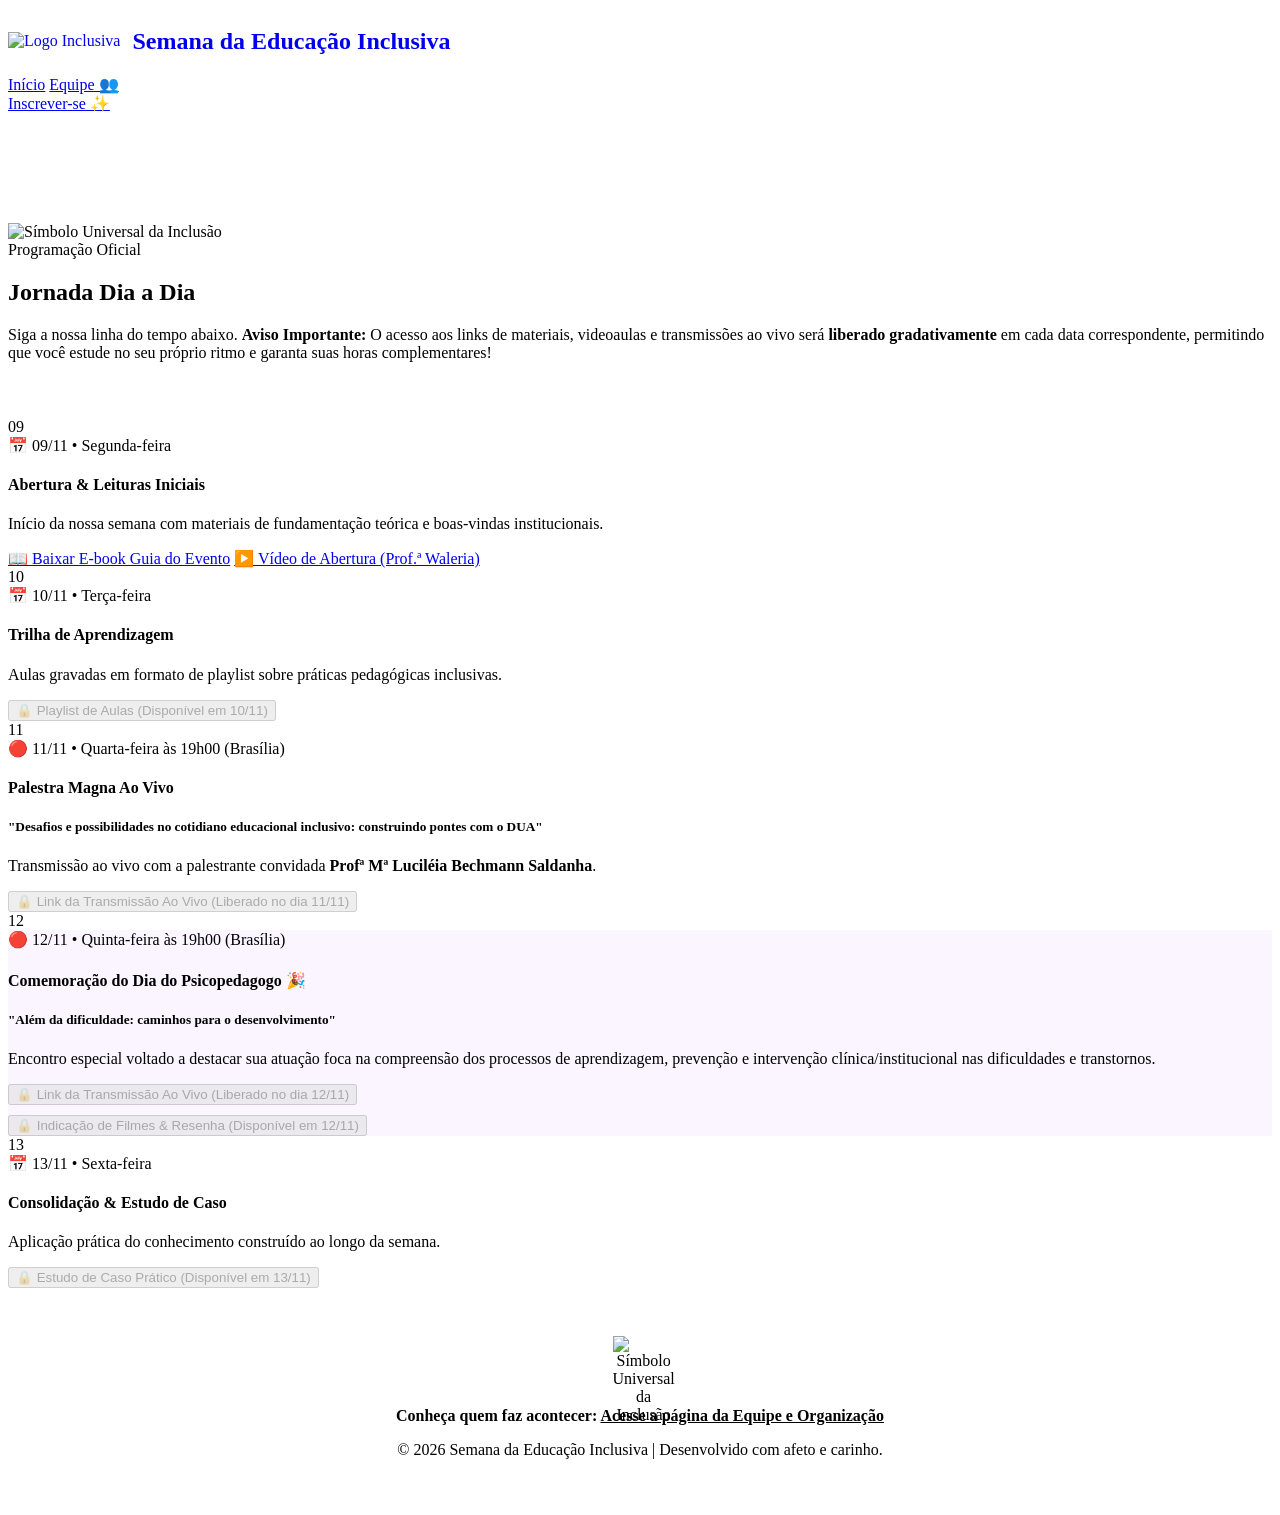
==== cronograma.html @ 38c5fa8d "Add files via upload" ====
<!DOCTYPE html>
<html lang="pt-BR">
<head>
    <meta charset="UTF-8">
    <meta name="viewport" content="width=device-width, initial-scale=1.0">
    <title>Cronograma | Semana da Educação Inclusiva</title>
    
    <!-- Tipografia Divertida e Arredondada -->
    <link rel="preconnect" href="https://fonts.googleapis.com">
    <link rel="preconnect" href="https://fonts.gstatic.com" crossorigin>
    <link href="https://fonts.googleapis.com/css2?family=Fredoka:wght@400;500;600;700&family=Outfit:wght@400;600;800&display=swap" rel="stylesheet">
    <link rel="stylesheet" href="css/style.css">
    <link rel="icon" type="image/png" href="assets/img/logo.png">
</head>
<body>

    <!-- BARRA SUPERIOR FIXA ALEGRE -->
    <!-- BARRA SUPERIOR FIXA ALEGRE -->
<header class="sticky-header visible" id="sticky-header">
    <!-- LADO ESQUERDO: LOGO E TÍTULO DO EVENTO -->
    <div class="sticky-left">
        <a href="home.html" style="display: flex; align-items: center; gap: 12px; text-decoration: none;">
            <img src="assets/img/logo.png" alt="Logo Inclusiva" class="mini-logo">
            <h2 class="sticky-title">Semana da Educação Inclusiva</h2>
        </a>
    </div>

    <!-- LADO DIREITO: MENU DE NAVEGAÇÃO + BOTÃO DE INSCRIÇÃO -->
    <div class="sticky-right">
        <nav class="nav-menu">
            <a href="home.html" class="nav-link">Início</a>
            <a href="equipe.html" class="nav-link">Equipe 👥</a>
        </nav>
        <a href="https://forms.gle/ssXJnnqqHM6rTKiy5" target="_blank" class="btn-pop btn-pop-yellow btn-pop-sm">Inscrever-se ✨</a>
    </div>
</header>

    <main class="main-content" style="padding-top: 110px;">
        
        <!-- Partículas Coloridas Flutuantes (JS) -->
        <div id="particles-container"></div>
        
        <!-- SÍMBOLO UNIVERSAL DA INCLUSÃO NA MARCA D'ÁGUA DE FUNDO -->
        <div class="inclusion-watermark-img">
            <img src="assets/img/imagem.png" alt="Símbolo Universal da Inclusão">
        </div>
        
        <div class="container">
            
            <!-- CABEÇALHO DO CRONOGRAMA COM AVISO DE LIBERAÇÃO GRADATIVA -->
            <div class="fun-card theme-card" style="margin-bottom: 3.5rem;">
                <div class="card-badge badge-purple">Programação Oficial</div>
                <h2>Jornada Dia a Dia</h2>
                <p class="description" style="margin-top: 12px;">
                    Siga a nossa linha do tempo abaixo. <strong>Aviso Importante:</strong> O acesso aos links de materiais, videoaulas e transmissões ao vivo será <strong>liberado gradativamente</strong> em cada data correspondente, permitindo que você estude no seu próprio ritmo e garanta suas horas complementares!
                </p>
            </div>

            <!-- LINHA DO TEMPO CRONOLÓGICA (TIMELINE INTERATIVA) -->
            <div class="timeline-fun">
                
                <!-- DIA 09/11 (SEGUNDA-FEIRA) -->
                <div class="timeline-box left">
                    <div class="timeline-dot-fun dot-blue">09</div>
                    <div class="fun-card timeline-card border-top-blue">
                        <span class="day-tag tag-blue">📅 09/11 • Segunda-feira</span>
                        <h4>Abertura & Leituras Iniciais</h4>
                        <p class="timeline-desc">Início da nossa semana com materiais de fundamentação teórica e boas-vindas institucionais.</p>
                        <div class="resource-links-fun">
    <a href="https://drive.google.com/file/d/1mc-KrQb_r1poamAOxshz-FMNTjL2Fqvm/view?usp=sharing" target="_blank" class="btn-resource active-btn">📖 Baixar E-book Guia do Evento</a>
    <a href="#" target="_blank" class="btn-resource active-btn">▶️ Vídeo de Abertura (Prof.ª Waleria)</a>
</div>
                    </div>
                </div>

                <!-- DIA 10/11 (TERÇA-FEIRA) -->
                <div class="timeline-box right">
                    <div class="timeline-dot-fun dot-pink">10</div>
                    <div class="fun-card timeline-card border-top-pink">
                        <span class="day-tag tag-pink">📅 10/11 • Terça-feira</span>
                        <h4>Trilha de Aprendizagem</h4>
                        <p class="timeline-desc">Aulas gravadas em formato de playlist sobre práticas pedagógicas inclusivas.</p>
                        <div class="resource-links-fun" id="link-dia-10">
    <button class="btn-resource locked-btn" disabled>🔒 Playlist de Aulas (Disponível em 10/11)</button>
</div>
                    </div>
                </div>

                <!-- DIA 11/11 (QUARTA-FEIRA - PALESTRA MAGNA) -->
                <div class="timeline-box left">
                    <div class="timeline-dot-fun dot-green">11</div>
                    <div class="fun-card timeline-card highlight-live border-left-green">
                        <span class="day-tag tag-green">🔴 11/11 • Quarta-feira às 19h00 (Brasília)</span>
                        <h4>Palestra Magna Ao Vivo</h4>
                        <h5 class="timeline-lecture-title">"Desafios e possibilidades no cotidiano educacional inclusivo: construindo pontes com o DUA"</h5>
                        <p class="timeline-desc">
                            Transmissão ao vivo com a palestrante convidada <strong>Profª Mª Luciléia Bechmann Saldanha</strong>.
                        </p>
                        <div class="resource-links-fun" id="link-dia-11-live">
    <button class="btn-resource locked-btn" disabled>🔒 Link da Transmissão Ao Vivo (Liberado no dia 11/11)</button>
</div>
                    </div>
                </div>

                <!-- DIA 12/11 (QUINTA-FEIRA - DIA DO PSICOPEDAGOGO) -->
                <div class="timeline-box right">
                    <div class="timeline-dot-fun dot-purple">12</div>
                    <div class="fun-card timeline-card highlight-live border-left-purple" style="background: #FAF5FF;">
                        <span class="day-tag tag-purple">🔴 12/11 • Quinta-feira às 19h00 (Brasília)</span>
                        <h4>Comemoração do Dia do Psicopedagogo 🎉</h4>
                        <h5 class="timeline-lecture-title purple-text">"Além da dificuldade: caminhos para o desenvolvimento"</h5>
                        <p class="timeline-desc">
                            Encontro especial voltado a destacar sua atuação foca na compreensão dos processos de aprendizagem, prevenção e intervenção clínica/institucional nas dificuldades e transtornos.
                        </p>
                        <div class="resource-links-fun">
    <div id="link-dia-12-live" style="width: 100%; margin-bottom: 10px;">
        <button class="btn-resource locked-btn" disabled>🔒 Link da Transmissão Ao Vivo (Liberado no dia 12/11)</button>
    </div>
    <div id="link-dia-12-resenha" style="width: 100%;">
        <button class="btn-resource locked-btn" disabled>🔒 Indicação de Filmes & Resenha (Disponível em 12/11)</button>
    </div>
</div>
                    </div>
                </div>

                <!-- DIA 13/11 (SEXTA-FEIRA) -->
                <div class="timeline-box left">
                    <div class="timeline-dot-fun dot-yellow">13</div>
                    <div class="fun-card timeline-card border-top-yellow">
                        <span class="day-tag tag-yellow">📅 13/11 • Sexta-feira</span>
                        <h4>Consolidação & Estudo de Caso</h4>
                        <p class="timeline-desc">Aplicação prática do conhecimento construído ao longo da semana.</p>
                        <div class="resource-links-fun" id="link-dia-13">
    <button class="btn-resource locked-btn" disabled>🔒 Estudo de Caso Prático (Disponível em 13/11)</button>
</div>
                    </div>
                </div>

            </div>
        </div>
    </main>

    <!-- RODAPÉ SIMPLES -->
    <footer class="footer-fun" style="padding: 3rem 0 2rem 0; text-align: center;">
        <div class="container">
            <div class="symbol-footer" style="width: 55px; height: 55px; margin: 0 auto 1rem auto;">
                <img src="assets/img/imagem.png" alt="Símbolo Universal da Inclusão" style="width: 100%; height: 100%; object-fit: contain;">
            </div>
            
            <p style="margin-bottom: 1rem; font-weight: 600; color: var(--text-main);">
                Conheça quem faz acontecer: <a href="equipe.html" style="color: var(--color-purple); text-decoration: underline;">Acesse a página da Equipe e Organização</a>
            </p>
            
            <div class="copyright-fun" style="border: none; padding-top: 0;">
                <p>&copy; 2026 Semana da Educação Inclusiva | Desenvolvido com afeto e carinho.</p>
            </div>
        </div>
    </footer>

    <script src="js/script.js"></script>
</body>
</html>
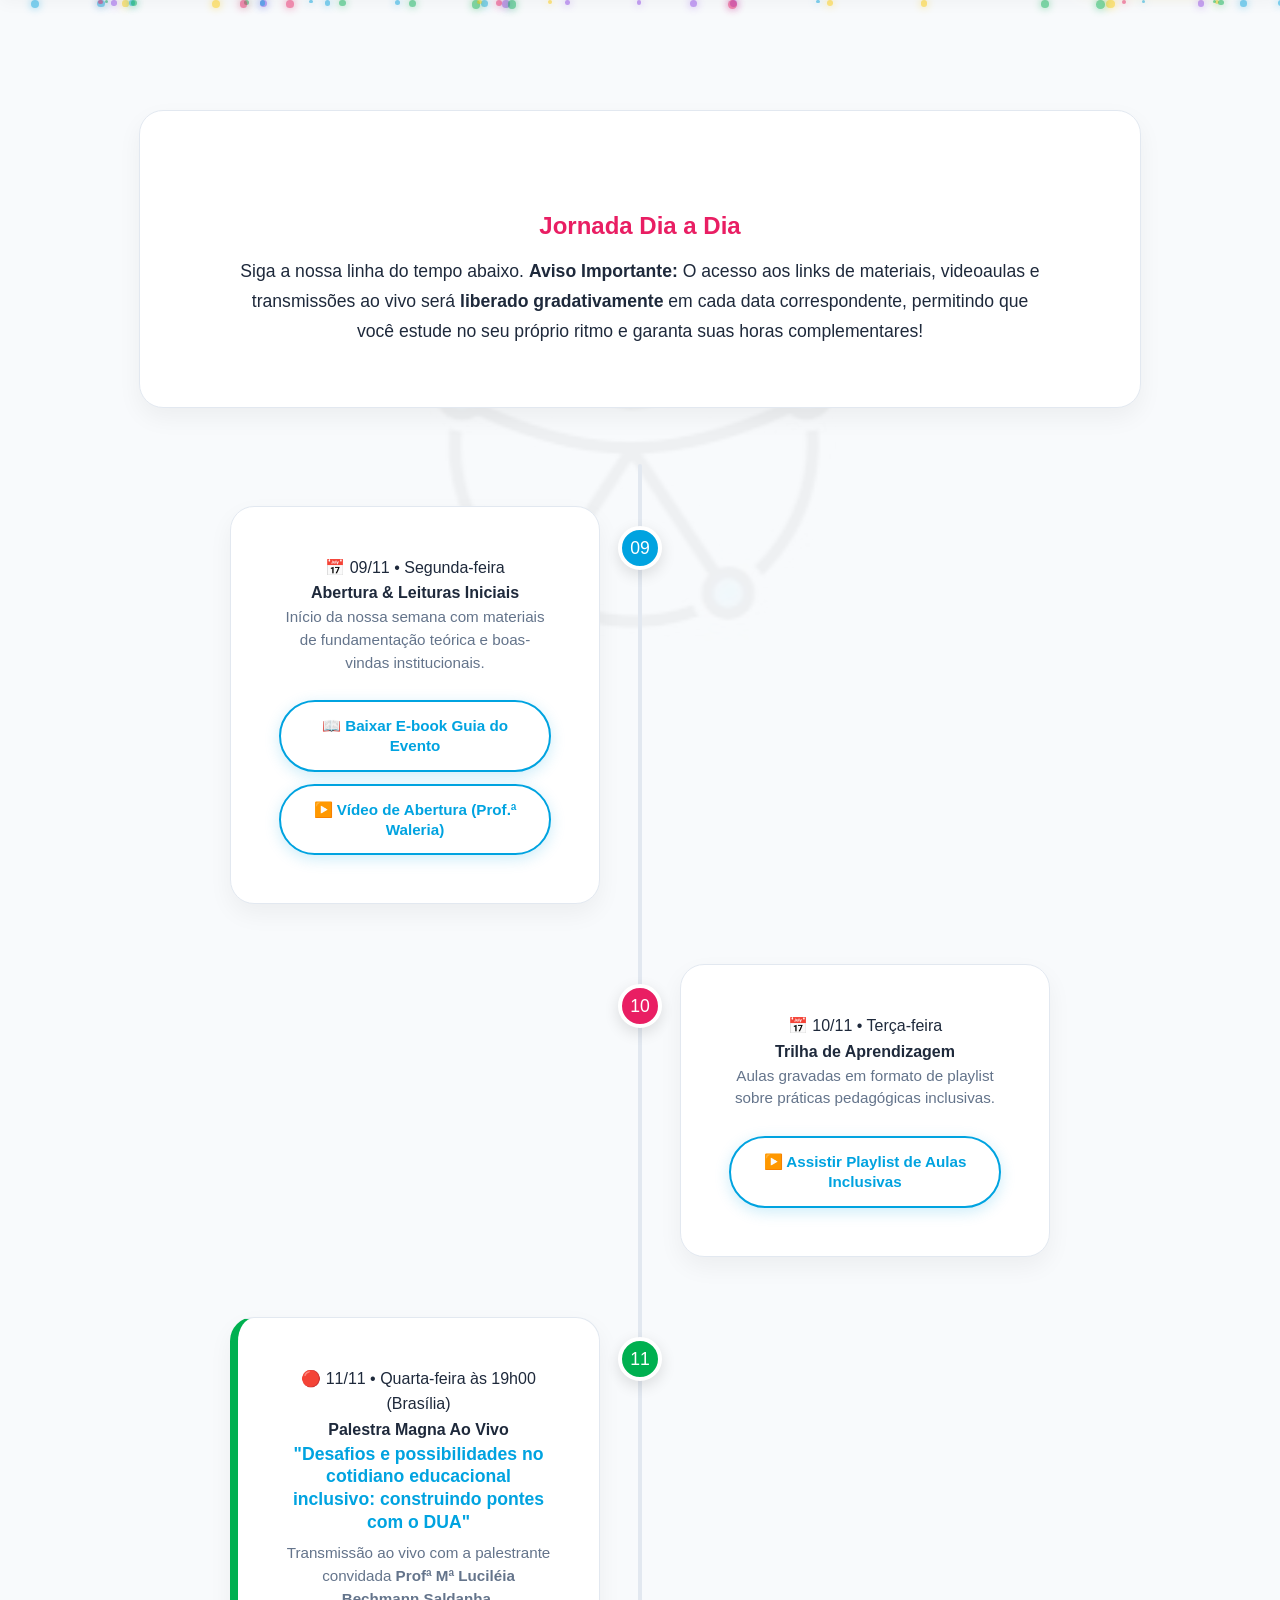
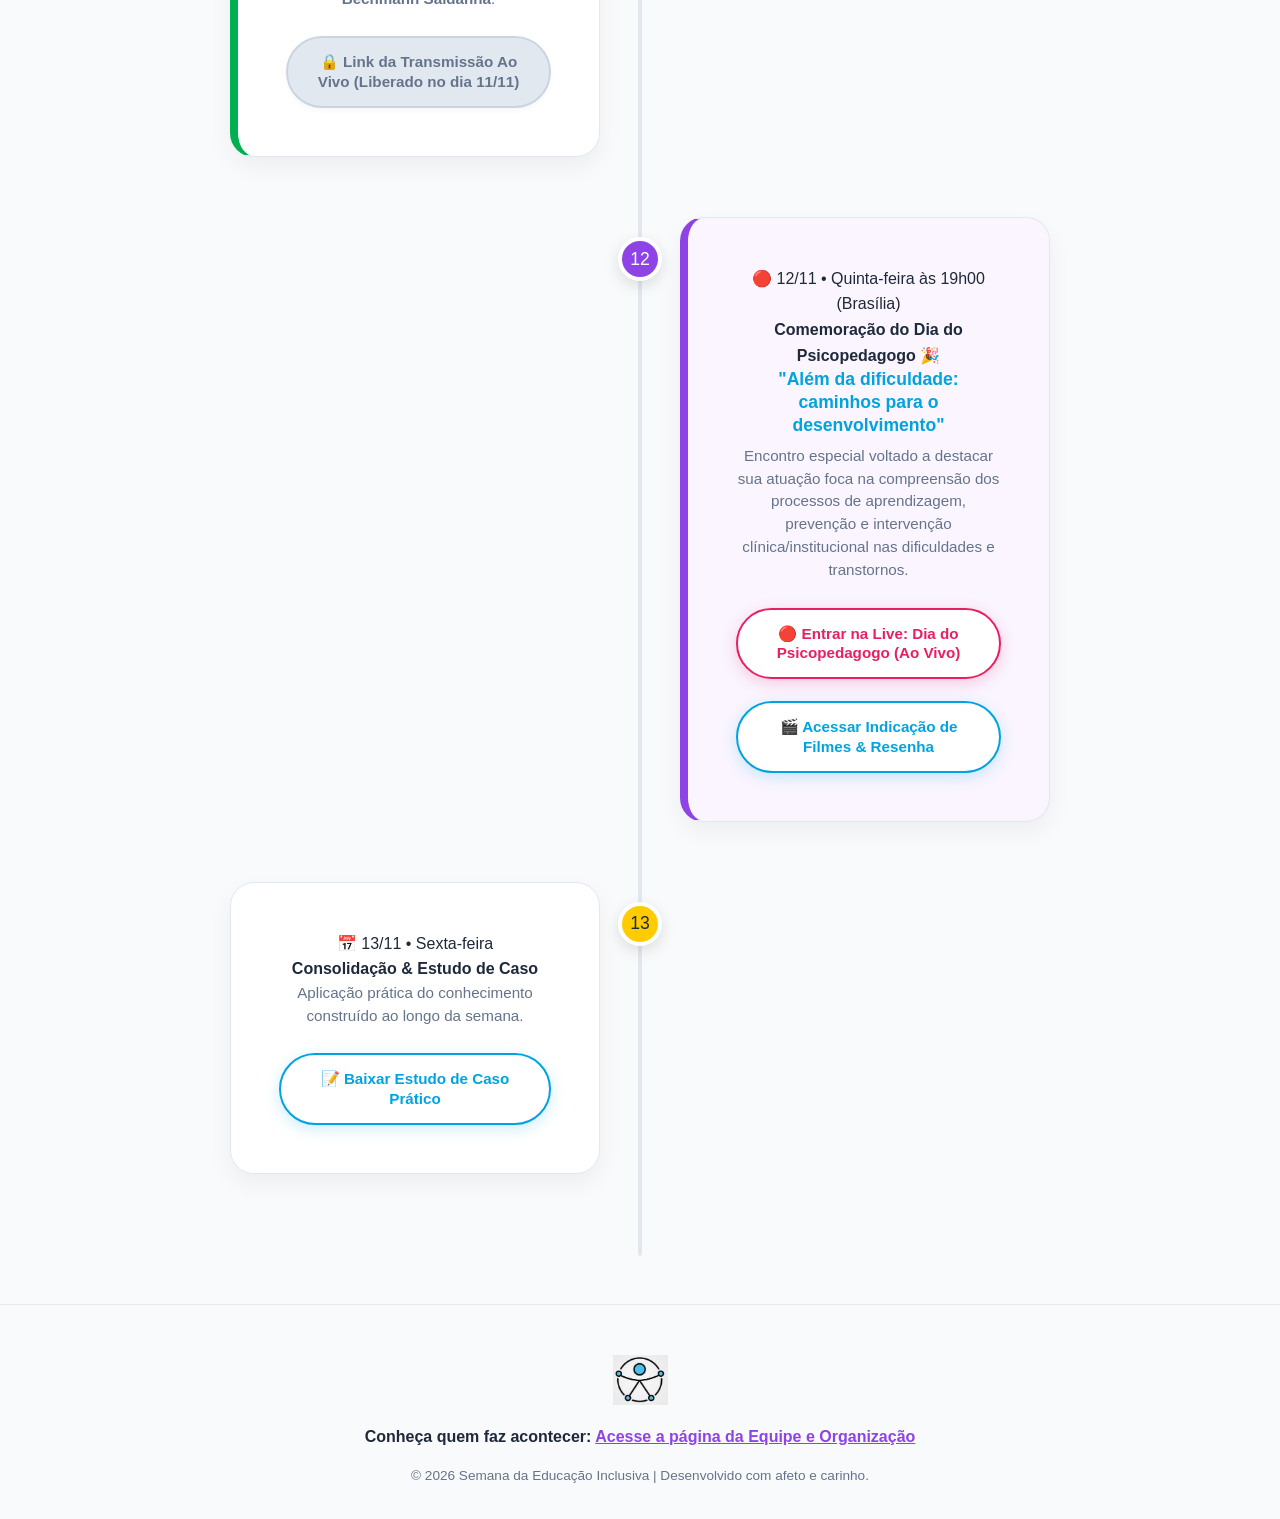
==== commit 56306d57: "Update cronograma.html" ====
--- a/cronograma.html
+++ b/cronograma.html
@@ -19,7 +19,7 @@
 <header class="sticky-header visible" id="sticky-header">
     <!-- LADO ESQUERDO: LOGO E TÍTULO DO EVENTO -->
     <div class="sticky-left">
-        <a href="home.html" style="display: flex; align-items: center; gap: 12px; text-decoration: none;">
+        <a href="index.html" style="display: flex; align-items: center; gap: 12px; text-decoration: none;">
             <img src="assets/img/logo.png" alt="Logo Inclusiva" class="mini-logo">
             <h2 class="sticky-title">Semana da Educação Inclusiva</h2>
         </a>
@@ -28,7 +28,7 @@
     <!-- LADO DIREITO: MENU DE NAVEGAÇÃO + BOTÃO DE INSCRIÇÃO -->
     <div class="sticky-right">
         <nav class="nav-menu">
-            <a href="home.html" class="nav-link">Início</a>
+            <a href="index.html" class="nav-link">Início</a>
             <a href="equipe.html" class="nav-link">Equipe 👥</a>
         </nav>
         <a href="https://forms.gle/ssXJnnqqHM6rTKiy5" target="_blank" class="btn-pop btn-pop-yellow btn-pop-sm">Inscrever-se ✨</a>
@@ -159,4 +159,4 @@
 
     <script src="js/script.js"></script>
 </body>
-</html>+</html>
--- a/css/style.css
+++ b/css/style.css
@@ -0,0 +1,737 @@
+/* =========================================
+   ESTILO ALEGRE, LÚDICO & HARMONIZADO
+   ========================================= */
+:root {
+    --color-blue: #00A3E0;
+    --color-pink: #E91E63;
+    --color-yellow: #FFCC00;
+    --color-green: #00B050;
+    --color-purple: #8E43E7;
+    
+    --bg-light: #F8FAFC;
+    --bg-card: #FFFFFF;
+    
+    --text-main: #1E293B;
+    --text-muted: #64748B;
+    
+    --font-heading: 'Fredoka', sans-serif;
+    --font-body: 'Outfit', sans-serif;
+    
+    --shadow-pop: 0 10px 25px rgba(0, 0, 0, 0.05);
+}
+
+* { margin: 0; padding: 0; box-sizing: border-box; }
+
+body {
+    font-family: var(--font-body);
+    background-color: var(--bg-light);
+    color: var(--text-main);
+    overflow-x: hidden;
+    line-height: 1.6;
+}
+
+.container {
+    max-width: 1050px;
+    margin: 0 auto;
+    padding: 0 24px;
+    position: relative;
+    z-index: 10;
+}
+
+/* =========================================
+   PADRONIZAÇÃO DOS BOTÕES COM HOVER IMPACTANTE
+   ========================================= */
+.btn-pop {
+    display: inline-flex;
+    align-items: center;
+    justify-content: center;
+    font-family: var(--font-heading);
+    font-size: 1.15rem;
+    font-weight: 600;
+    text-decoration: none;
+    padding: 14px 32px;
+    border-radius: 50px;
+    border: none;
+    cursor: pointer;
+    transition: all 0.3s cubic-bezier(0.175, 0.885, 0.32, 1.275);
+    position: relative;
+    overflow: hidden;
+}
+
+.btn-pop-pink {
+    background: var(--color-pink);
+    color: #FFF;
+    box-shadow: 0 6px 20px rgba(233, 30, 99, 0.3);
+}
+
+.btn-pop-blue {
+    background: var(--color-blue);
+    color: #FFF;
+    box-shadow: 0 6px 20px rgba(0, 163, 224, 0.3);
+}
+
+.btn-pop-yellow {
+    background: var(--color-yellow);
+    color: var(--text-main);
+    box-shadow: 0 6px 20px rgba(255, 204, 0, 0.35);
+}
+
+.btn-pop-sm {
+    padding: 8px 20px;
+    font-size: 0.95rem;
+}
+
+/* Efeito Hover Impactante */
+.btn-pop:hover {
+    transform: translateY(-5px) scale(1.04);
+    filter: brightness(1.05);
+}
+
+.btn-pop-pink:hover { box-shadow: 0 12px 28px rgba(233, 30, 99, 0.5); }
+.btn-pop-blue:hover { box-shadow: 0 12px 28px rgba(0, 163, 224, 0.5); }
+.btn-pop-yellow:hover { box-shadow: 0 12px 28px rgba(255, 204, 0, 0.6); }
+
+/* =========================================
+   BARRA FIXADA
+   ========================================= */
+.sticky-header {
+    position: fixed; top: 0; left: 0; width: 100%; height: 75px;
+    background: rgba(255, 255, 255, 0.95); backdrop-filter: blur(15px);
+    display: flex; align-items: center; justify-content: space-between; padding: 0 5%;
+    z-index: 200; border-bottom: 2px solid #E2E8F0;
+    box-shadow: 0 4px 15px rgba(0,0,0,0.03);
+    transform: translateY(-100%); transition: transform 0.4s ease;
+}
+.sticky-header.visible { transform: translateY(0); }
+
+.sticky-left { display: flex; align-items: center; gap: 15px; }
+.mini-logo { height: 42px; width: 42px; border-radius: 50%; object-fit: cover; border: 2px solid var(--color-blue); }
+.sticky-title { font-family: var(--font-heading); font-size: 1.15rem; color: var(--color-blue); }
+
+.nav-link { color: var(--text-muted); text-decoration: none; font-weight: 600; font-size: 0.95rem; transition: color 0.3s; }
+.nav-link:hover { color: var(--color-pink); }
+
+/* =========================================
+   HERO SEÇÃO FULLSCREEN
+   ========================================= */
+.hero-fun {
+    position: relative; 
+    min-height: 100vh;
+    display: flex;
+    align-items: center;
+    justify-content: center;
+    text-align: center;
+    padding: 40px 20px;
+    background: linear-gradient(180deg, #FFFFFF 0%, #F1F5F9 100%);
+}
+
+.hero-fun-content {
+    display: flex;
+    flex-direction: column;
+    align-items: center;
+    justify-content: center;
+}
+
+.logo-hero-wrapper { margin-bottom: 1.5rem; }
+.logo-hero-img {
+    width: 160px; height: 160px; border-radius: 50%;
+    box-shadow: 0 12px 30px rgba(0, 163, 224, 0.2);
+    border: 4px solid #FFFFFF; margin: 0 auto;
+    animation: floatLogo 4s ease-in-out infinite;
+}
+@keyframes floatLogo { 0%, 100% { transform: translateY(0); } 50% { transform: translateY(-8px); } }
+
+.fun-badge {
+    display: inline-block; background: rgba(0, 163, 224, 0.1); color: var(--color-blue);
+    font-family: var(--font-heading); padding: 6px 20px; border-radius: 50px;
+    font-size: 1rem; margin-bottom: 1rem; border: 1px solid rgba(0, 163, 224, 0.25);
+}
+
+.fun-title {
+    font-family: var(--font-heading); font-size: 3.2rem; color: var(--text-main);
+    line-height: 1.15; margin-bottom: 0.5rem;
+}
+
+.fun-subtitle {
+    font-size: 1.4rem; color: var(--color-pink); font-family: var(--font-heading);
+    max-width: 650px; margin: 0 auto 2rem auto;
+}
+
+.hero-buttons { display: flex; gap: 1.2rem; justify-content: center; flex-wrap: wrap; margin-bottom: 2rem; }
+
+/* Indicador Visível no Rodapé do Hero */
+.scroll-fun { margin-top: 1rem; }
+.scroll-fun p { font-size: 0.85rem; color: var(--text-muted); font-weight: 600; text-transform: uppercase; letter-spacing: 1px; }
+.bounce-arrow { font-size: 1.4rem; animation: bounce 2s infinite; margin-top: 2px; }
+@keyframes bounce { 0%, 20%, 50%, 80%, 100% { transform: translateY(0); } 40% { transform: translateY(-6px); } 60% { transform: translateY(-3px); } }
+
+/* =========================================
+   MARCA D'ÁGUA E PARTICULAS GLOBAIS
+   ========================================= */
+.inclusion-watermark-img {
+    position: fixed; top: 50%; left: 50%; transform: translate(-50%, -50%);
+    width: 40vw; max-width: 450px; z-index: 0; opacity: 0.04; pointer-events: none;
+}
+.inclusion-watermark-img img { width: 100%; height: auto; }
+
+#particles-container { position: fixed; top: 0; left: 0; width: 100vw; height: 100vh; z-index: 1; pointer-events: none; }
+.particle { position: absolute; border-radius: 50%; opacity: 0.5; animation: glow-float linear infinite; }
+@keyframes glow-float {
+    0% { transform: translateY(100vh) scale(0.5); opacity: 0; }
+    50% { opacity: 0.7; transform: translateY(50vh) scale(1); }
+    100% { transform: translateY(-10vh) scale(0.5); opacity: 0; }
+}
+
+/* =========================================
+   CARTÕES & CONTEÚDO
+   ========================================= */
+.main-content { padding: 3rem 0; position: relative; }
+
+.fun-card {
+    background: var(--bg-card); border-radius: 24px; padding: 3rem;
+    box-shadow: var(--shadow-pop); margin-bottom: 2.5rem; position: relative;
+    z-index: 10; border: 1px solid #E2E8F0;
+}
+
+.card-badge {
+    display: inline-block; font-family: var(--font-heading); padding: 5px 16px;
+    border-radius: 30px; font-size: 0.85rem; margin-bottom: 1rem; color: #FFF;
+}
+.badge-blue { background: var(--color-blue); }
+
+.theme-card { text-align: center; }
+.theme-card h2 { font-family: var(--font-heading); font-size: 1.5rem; color: var(--color-pink); }
+.theme-card h3 { font-family: var(--font-heading); font-size: 2.3rem; color: var(--color-purple); margin-top: 5px; }
+
+.fun-divider { width: 70px; height: 4px; background: var(--color-yellow); margin: 20px auto; border-radius: 10px; }
+
+/* Pílulas de Destaque Síncrono/Assíncrono */
+.highlights-pill-wrapper { display: flex; gap: 12px; justify-content: center; flex-wrap: wrap; margin-bottom: 1.5rem; }
+.highlight-pill {
+    font-family: var(--font-heading); font-size: 0.9rem; padding: 6px 16px;
+    border-radius: 50px; font-weight: 500;
+}
+.pill-green { background: rgba(0, 176, 80, 0.12); color: var(--color-green); border: 1px solid rgba(0, 176, 80, 0.3); }
+.pill-purple { background: rgba(142, 67, 231, 0.12); color: var(--color-purple); border: 1px solid rgba(142, 67, 231, 0.3); }
+
+.description { font-size: 1.1rem; color: var(--text-main); max-width: 800px; margin: 0 auto 12px auto; line-height: 1.7; }
+
+/* BORDA COLORIDA LATERAL */
+.border-left-green { border-left: 8px solid var(--color-green); }
+.border-left-purple { border-left: 8px solid var(--color-purple); }
+
+.badge-green-light { background: rgba(0, 176, 80, 0.1); color: var(--color-green); font-family: var(--font-heading); padding: 6px 18px; border-radius: 50px; display: inline-block; margin-bottom: 1rem; }
+.badge-purple-light { background: rgba(142, 67, 231, 0.1); color: var(--color-purple); font-family: var(--font-heading); padding: 6px 18px; border-radius: 50px; display: inline-block; margin-bottom: 1rem; }
+
+.speaker-grid-fun { display: grid; grid-template-columns: 220px 1fr; gap: 2.5rem; align-items: center; }
+
+.speaker-photo-wrapper { position: relative; width: 200px; height: 200px; margin: 0 auto; }
+.speaker-photo-fun {
+    width: 100%; height: 100%; border-radius: 50%; object-fit: cover;
+    border: 4px solid var(--color-blue); box-shadow: 0 8px 20px rgba(0, 163, 224, 0.2);
+}
+
+.seal-badge {
+    position: absolute; bottom: 0; right: 0; width: 50px; height: 50px;
+    background: #FFF; border-radius: 50%; padding: 5px; box-shadow: 0 4px 12px rgba(0,0,0,0.12);
+    border: 2px solid var(--color-yellow);
+}
+.seal-badge img { width: 100%; height: 100%; object-fit: contain; }
+
+.speaker-name-fun { font-family: var(--font-heading); font-size: 1.7rem; color: var(--color-purple); }
+.speaker-tag { display: inline-block; color: var(--color-pink); font-weight: 700; margin-bottom: 0.8rem; font-size: 0.95rem; }
+.speaker-bio-fun { font-size: 1rem; color: var(--text-muted); line-height: 1.65; }
+
+/* CARTÃO COMPACTO DA PALESTRA EXTRA (12/11) */
+.extra-event-card h2 { font-family: var(--font-heading); font-size: 1.8rem; color: var(--text-main); margin-bottom: 0.5rem; }
+.extra-subtitle { color: var(--text-muted); font-size: 1rem; margin-bottom: 1.5rem; }
+
+.compact-speakers-grid { display: grid; grid-template-columns: 1fr 1fr; gap: 1.5rem; }
+.compact-speaker-item {
+    display: flex; align-items: center; gap: 1rem; background: #F8FAFC;
+    padding: 1rem; border-radius: 16px; border: 1px solid #E2E8F0;
+}
+.compact-photo-frame { width: 65px; height: 65px; flex-shrink: 0; }
+.compact-photo { width: 100%; height: 100%; border-radius: 50%; object-fit: cover; border: 2px solid var(--color-purple); }
+.compact-info h4 { font-family: var(--font-heading); color: var(--text-main); font-size: 1.05rem; }
+.compact-info span { font-size: 0.85rem; color: var(--color-purple); font-weight: 600; }
+
+/* =========================================
+   RODAPÉ COMPACTO E HARMONIZADO
+   ========================================= */
+.footer-fun {
+    background: var(--bg-light); border-top: 1px solid #E2E8F0; padding: 2.5rem 0 1.5rem 0;
+    position: relative; z-index: 10;
+}
+
+.footer-compact-layout {
+    display: flex; align-items: center; gap: 2rem; margin-bottom: 1.5rem;
+}
+
+.symbol-footer { width: 60px; height: 60px; flex-shrink: 0; }
+.symbol-footer img { width: 100%; height: 100%; object-fit: contain; }
+
+.footer-team-wrapper { flex: 1; }
+.footer-title-fun { font-family: var(--font-heading); font-size: 1.2rem; color: var(--color-purple); margin-bottom: 1rem; }
+
+.team-grid-fun { display: grid; grid-template-columns: repeat(3, 1fr); gap: 1rem; }
+
+.team-card-fun { background: #FFFFFF; padding: 1rem; border-radius: 14px; border-top: 4px solid var(--color-blue); border-left: 1px solid #E2E8F0; border-right: 1px solid #E2E8F0; border-bottom: 1px solid #E2E8F0; }
+.border-blue { border-top-color: var(--color-blue); }
+.border-pink { border-top-color: var(--color-pink); }
+.border-yellow { border-top-color: var(--color-yellow); }
+
+.team-card-fun h4 { font-family: var(--font-heading); color: var(--text-muted); font-size: 0.8rem; text-transform: uppercase; margin-bottom: 3px; }
+.team-card-fun p { font-size: 0.95rem; font-weight: 700; color: var(--text-main); }
+
+.copyright-fun { border-top: 1px solid #E2E8F0; padding-top: 1.2rem; text-align: center; font-size: 0.85rem; color: var(--text-muted); }
+
+/* RESPONSIVIDADE */
+@media (max-width: 850px) {
+    .fun-title { font-size: 2.4rem; }
+    .fun-subtitle { font-size: 1.15rem; }
+    .speaker-grid-fun { grid-template-columns: 1fr; text-align: center; }
+    .compact-speakers-grid { grid-template-columns: 1fr; }
+    .footer-compact-layout { flex-direction: column; text-align: center; }
+    .team-grid-fun { grid-template-columns: 1fr; }
+    .fun-card { padding: 1.8rem; }
+}
+
+/* =========================================
+   TÍTULOS DAS PALESTRAS (LIVES)
+   ========================================= */
+.lecture-title-fun {
+    font-family: var(--font-heading);
+    font-size: 1.35rem;
+    color: var(--color-blue);
+    line-height: 1.4;
+    margin-bottom: 1.5rem;
+    background: rgba(0, 163, 224, 0.06);
+    padding: 12px 20px;
+    border-radius: 12px;
+    border-left: 4px solid var(--color-blue);
+}
+
+.lecture-title-fun.purple-text {
+    color: var(--color-purple);
+    background: rgba(142, 67, 231, 0.06);
+    border-left-color: var(--color-purple);
+}
+
+.timeline-card {
+    text-align: center !important;
+    display: flex;
+    flex-direction: column;
+    align-items: center;
+    justify-content: center;
+}
+/* Centraliza as tags de datas (badges) */
+.timeline-card .day-tag {
+    margin-left: auto;
+    margin-right: auto;
+}
+
+/* Centraliza os títulos e subtítulos dentro dos cards */
+.timeline-card h4,
+.timeline-card .timeline-lecture-title {
+    text-align: center !important;
+    width: 100%;
+}
+
+/* Centraliza a descrição do dia */
+.timeline-desc {
+    text-align: center !important;
+    width: 100%;
+}
+
+/* Alinha o container de botões e força centralização individual */
+.timeline-card .resource-links-fun {
+    align-items: center !important;
+    width: 100%;
+}
+
+/* Garante que o texto dos botões (ativos e inativos) fique perfeitamente ao centro */
+.btn-resource {
+    justify-content: center !important;
+    text-align: center !important;
+}
+/* =========================================
+   LINHA DO TEMPO INTERCALADA (CRONOGRAMA)
+   ========================================= */
+.timeline-fun { 
+    position: relative; 
+    max-width: 900px; 
+    margin: 0 auto; 
+    padding: 2rem 0; 
+}
+
+/* Linha vertical central */
+.timeline-fun::after {
+    content: ''; 
+    position: absolute; 
+    width: 4px; 
+    background: #E2E8F0;
+    top: 0; 
+    bottom: 0; 
+    left: 50%; 
+    margin-left: -2px; 
+    border-radius: 10px;
+}
+
+/* Caixas intercaladas */
+.timeline-box { 
+    padding: 10px 40px; 
+    position: relative; 
+    width: 50%; 
+}
+
+.timeline-box.left { 
+    left: 0; 
+    text-align: right;
+}
+
+.timeline-box.right { 
+    left: 50%; 
+    text-align: left;
+}
+
+/* Alinhamento do conteúdo interno dos botões e textos */
+.timeline-box.left .resource-links-fun {
+    align-items: flex-end;
+}
+
+.timeline-box.right .resource-links-fun {
+    align-items: flex-start;
+}
+
+/* Círculos numéricos conectados à linha central */
+.timeline-dot-fun {
+    position: absolute; 
+    width: 44px; 
+    height: 44px; 
+    border-radius: 50%;
+    top: 30px; 
+    z-index: 2; 
+    color: #FFF; 
+    font-family: var(--font-heading);
+    font-size: 1.1rem; 
+    display: flex; 
+    align-items: center; 
+    justify-content: center;
+    box-shadow: 0 5px 15px rgba(0,0,0,0.12); 
+    border: 4px solid #FFF;
+}
+
+.timeline-box.left .timeline-dot-fun { right: -22px; }
+.timeline-box.right .timeline-dot-fun { left: -22px; }
+
+/* Cores dos marcadores */
+.dot-blue { background: var(--color-blue); }
+.dot-pink { background: var(--color-pink); }
+.dot-green { background: var(--color-green); }
+.dot-purple { background: var(--color-purple); }
+.dot-yellow { background: var(--color-yellow); color: var(--text-main); }
+
+/* Ajuste das descrições */
+.timeline-desc {
+    font-size: 0.95rem;
+    color: var(--text-muted);
+    margin-bottom: 1rem;
+    line-height: 1.5;
+}
+
+.timeline-lecture-title {
+    font-family: var(--font-heading);
+    font-size: 1.1rem;
+    color: var(--color-blue);
+    margin-bottom: 0.5rem;
+    line-height: 1.3;
+}
+
+/* Responsividade para Telas Menores (Celulares e Tablets) */
+@media (max-width: 850px) {
+    .timeline-fun::after { left: 22px; }
+    
+    .timeline-box { 
+        width: 100%; 
+        padding-left: 65px; 
+        padding-right: 0; 
+        text-align: left !important;
+    }
+    
+    .timeline-box.right { left: 0; }
+    
+    .timeline-box.left .timeline-dot-fun, 
+    .timeline-box.right .timeline-dot-fun { 
+        left: 0; 
+    }
+
+    .timeline-box.left .resource-links-fun {
+        align-items: flex-start;
+    }
+}
+
+/* =========================================
+   BOTÕES PADRONIZADOS DO CRONOGRAMA
+   ========================================= */
+.resource-links-fun {
+    display: flex;
+    flex-direction: column;
+    gap: 12px;
+    width: 100%;
+    margin-top: 10px;
+}
+
+/* Base comum para todos os botões do cronograma */
+.btn-resource {
+    display: inline-flex;
+    align-items: center;
+    justify-content: center; /* Centraliza horizontalmente */
+    text-align: center;      /* Centraliza linhas de texto */
+    width: 100%;
+    padding: 14px 20px;
+    font-family: var(--font-heading);
+    font-size: 0.95rem;
+    font-weight: 600;
+    border-radius: 50px;     /* Formato em pílula/botão arredondado */
+    text-decoration: none;
+    box-sizing: border-box;
+    transition: all 0.3s cubic-bezier(0.175, 0.885, 0.32, 1.275);
+    line-height: 1.3;
+}
+
+/* BOTÃO DESABILITADO (CINZA INATIVO COM CADEADO) */
+.btn-resource.locked-btn,
+button.btn-resource.locked-btn {
+    background-color: #E2E8F0;
+    color: #64748B;
+    border: 2px solid #CBD5E1;
+    cursor: not-allowed;
+    box-shadow: 0 2px 6px rgba(0, 0, 0, 0.04);
+}
+
+/* Micro-hover suave no botão inativo para dar sensação de elemento interativo */
+.btn-resource.locked-btn:hover {
+    background-color: #CBD5E1;
+    color: #475569;
+    transform: translateY(-1px);
+}
+
+/* BOTÃO ATIVO (LIBERADO COM LINK - GANHA COR E DESTAQUE) */
+.btn-resource.active-btn,
+a.btn-resource.active-btn {
+    background-color: #FFFFFF;
+    color: var(--color-blue);
+    border: 2px solid var(--color-blue);
+    box-shadow: 0 4px 15px rgba(0, 163, 224, 0.2);
+    cursor: pointer;
+}
+
+/* Hover vibrante e impactante quando o botão está ativo */
+.btn-resource.active-btn:hover {
+    background-color: var(--color-blue);
+    color: #FFFFFF;
+    transform: translateY(-3px) scale(1.02);
+    box-shadow: 0 8px 22px rgba(0, 163, 224, 0.4);
+}
+
+/* Variação para botões ativos das Lives (Rosa / Verde / Roxo) */
+.btn-resource.active-btn.btn-pink {
+    color: var(--color-pink);
+    border-color: var(--color-pink);
+    box-shadow: 0 4px 15px rgba(233, 30, 99, 0.2);
+}
+.btn-resource.active-btn.btn-pink:hover {
+    background-color: var(--color-pink);
+    color: #FFFFFF;
+    box-shadow: 0 8px 22px rgba(233, 30, 99, 0.4);
+}
+
+/* =========================================
+   ESTILOS DO PAINEL DA EQUIPE (SEI)
+   ========================================= */
+.team-dashboard-sei {
+    display: flex;
+    gap: 2rem;
+    max-width: 1050px;
+    margin: 0 auto;
+    align-items: flex-start;
+}
+
+.team-viewer-sei {
+    flex: 1;
+    background: #FFFFFF;
+    border: 1px solid #E2E8F0;
+    border-radius: 24px;
+    padding: 3rem;
+    position: sticky;
+    top: 100px;
+    min-height: 480px;
+    display: flex;
+    flex-direction: column;
+    align-items: center;
+    text-align: center;
+    box-shadow: 0 12px 30px rgba(0, 0, 0, 0.05);
+    border-top: 6px solid var(--color-blue);
+}
+
+.fade-panel {
+    opacity: 1;
+    transform: scale(1);
+    transition: all 0.3s ease;
+}
+
+.fade-panel.hidden {
+    opacity: 0;
+    transform: scale(0.97);
+}
+
+.viewer-image-sei {
+    width: 130px;
+    height: 130px;
+    border-radius: 50%;
+    object-fit: cover;
+    margin-bottom: 1.2rem;
+    border: 4px solid var(--color-yellow);
+    box-shadow: 0 8px 20px rgba(0, 0, 0, 0.1);
+}
+
+.viewer-role-sei {
+    font-size: 0.85rem;
+    text-transform: uppercase;
+    letter-spacing: 1.5px;
+    font-weight: 700;
+    color: var(--color-pink);
+    margin-bottom: 0.4rem;
+    font-family: var(--font-heading);
+}
+
+.viewer-name-sei {
+    font-size: 1.8rem;
+    color: var(--text-main);
+    margin-bottom: 1.2rem;
+    font-family: var(--font-heading);
+}
+
+.viewer-bio-sei {
+    font-size: 1rem;
+    line-height: 1.7;
+    color: var(--text-muted);
+}
+
+.team-selector-sei {
+    width: 380px;
+    display: flex;
+    flex-direction: column;
+    gap: 1rem;
+}
+
+.selector-item-sei {
+    display: flex;
+    align-items: center;
+    gap: 1rem;
+    padding: 1rem;
+    background: #FFFFFF;
+    border: 1px solid #E2E8F0;
+    border-radius: 16px;
+    cursor: pointer;
+    transition: all 0.3s ease;
+    box-shadow: 0 4px 12px rgba(0,0,0,0.02);
+}
+
+.selector-item-sei:hover {
+    transform: translateX(-4px);
+    border-color: var(--color-blue);
+    box-shadow: 0 6px 16px rgba(0, 163, 224, 0.15);
+}
+
+.selector-item-sei.active {
+    background: rgba(0, 163, 224, 0.05);
+    border-color: var(--color-blue);
+    border-left: 5px solid var(--color-blue);
+}
+
+.highlight-star-sei {
+    background: linear-gradient(90deg, rgba(255, 204, 0, 0.08) 0%, #FFFFFF 100%);
+    border-color: var(--color-yellow);
+}
+
+.selector-avatar-sei {
+    width: 55px;
+    height: 55px;
+    border-radius: 50%;
+    object-fit: cover;
+    border: 2px solid var(--color-blue);
+}
+
+.selector-info-sei h4 {
+    color: var(--text-main);
+    font-size: 1rem;
+    margin-bottom: 2px;
+    font-family: var(--font-heading);
+}
+
+.selector-info-sei span {
+    font-size: 0.8rem;
+    color: var(--color-purple);
+    font-weight: 600;
+}
+
+@media (max-width: 900px) {
+    .team-dashboard-sei {
+        flex-direction: column;
+    }
+    .team-viewer-sei {
+        position: relative;
+        top: 0;
+        width: 100%;
+        min-height: auto;
+    }
+    .team-selector-sei {
+        width: 100%;
+    }
+}
+
+/* =========================================
+   AJUSTE DE SEPARAÇÃO DA BARRA SUPERIOR
+   ========================================= */
+.sticky-header {
+    display: flex;
+    justify-content: space-between;
+    align-items: center;
+    padding: 0 4%;
+    gap: 20px;
+}
+
+.sticky-left {
+    display: flex;
+    align-items: center;
+    flex-shrink: 0;
+}
+
+/* Lado direito agrupando o menu e o botão de inscrição */
+.sticky-right {
+    display: flex;
+    align-items: center;
+    gap: 30px; /* Espaço confortável entre o menu de links e o botão amarelo */
+}
+
+/* Menu de navegação horizontal */
+.nav-menu {
+    display: flex;
+    align-items: center;
+    gap: 22px; /* Espaço entre cada link do menu */
+}
+
+/* Responsividade para telas menores (Celulares) */
+@media (max-width: 900px) {
+    .sticky-header {
+        padding: 0 15px;
+    }
+    
+    /* No celular, ocultamos o menu de texto para não poluir a tela, 
+       mantendo a logo à esquerda e o botão de inscrição à direita */
+    .sticky-right .nav-menu {
+        display: none; 
+    }
+}
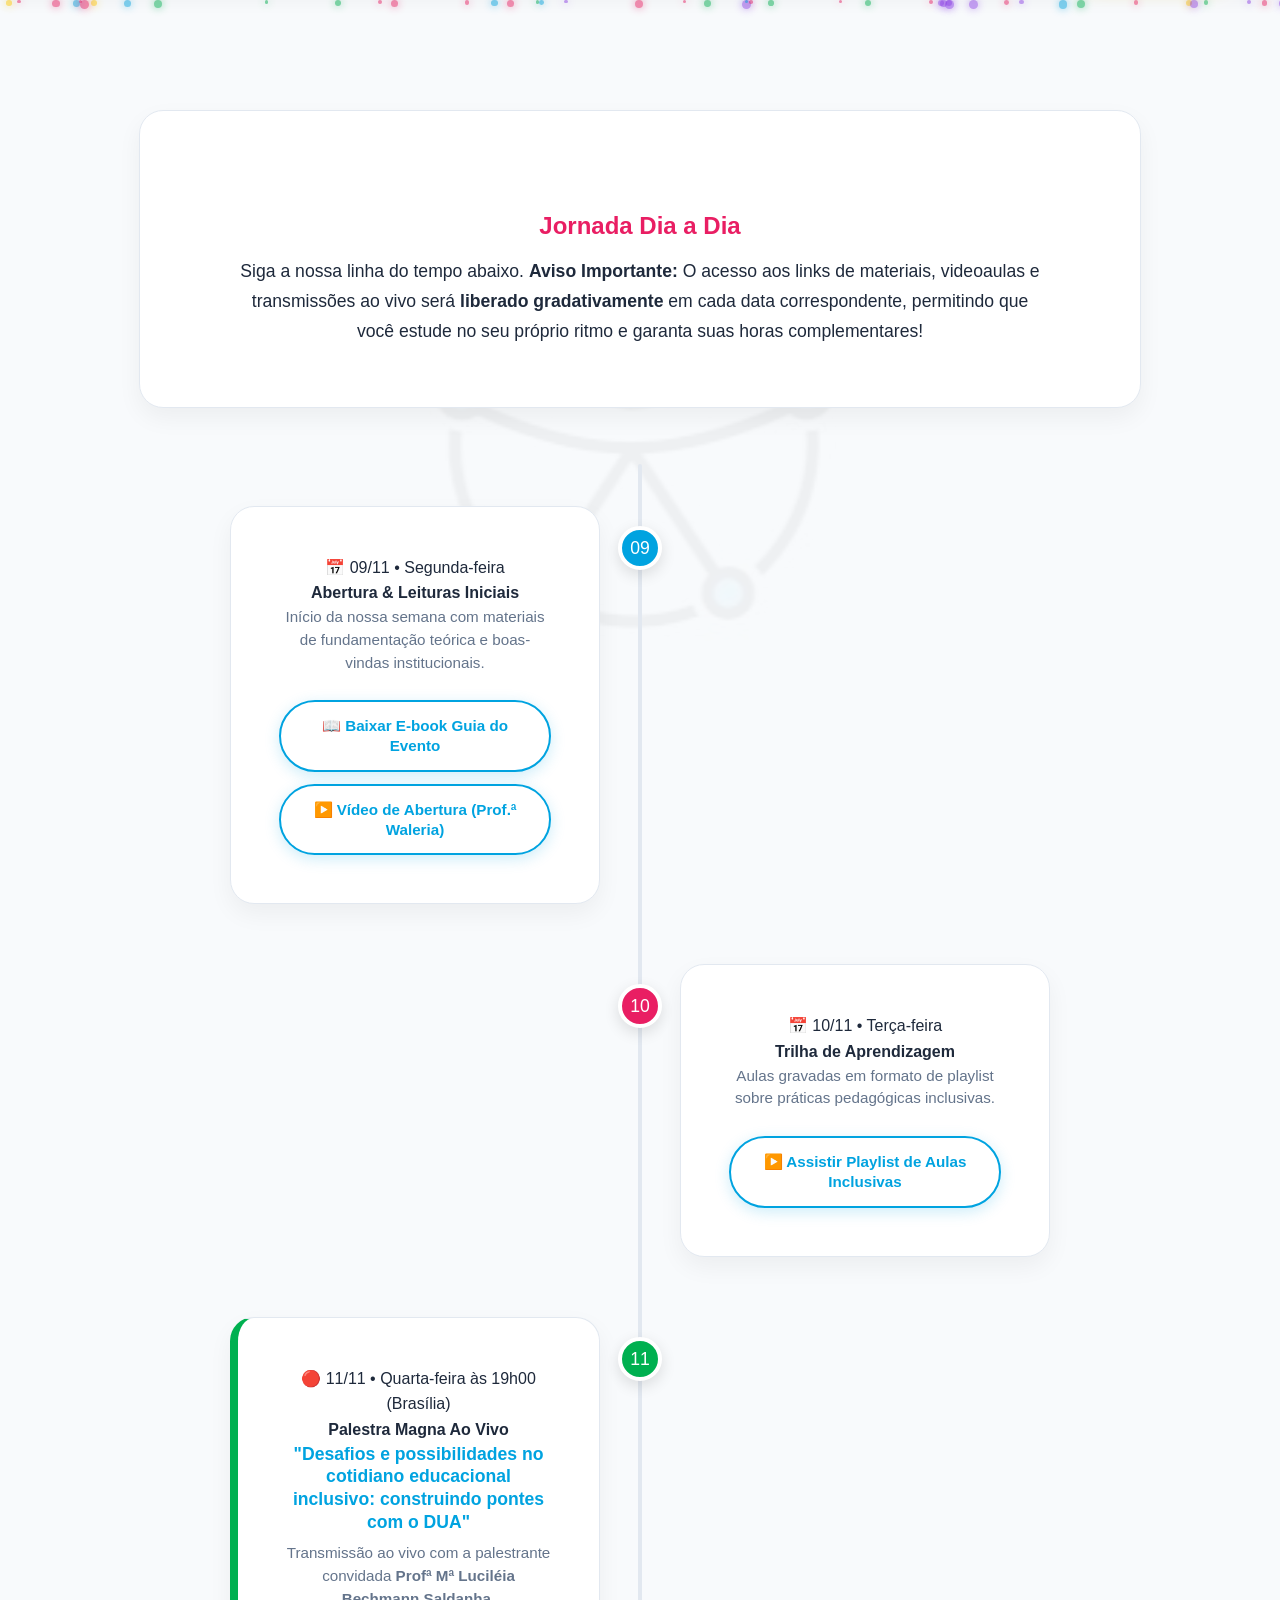
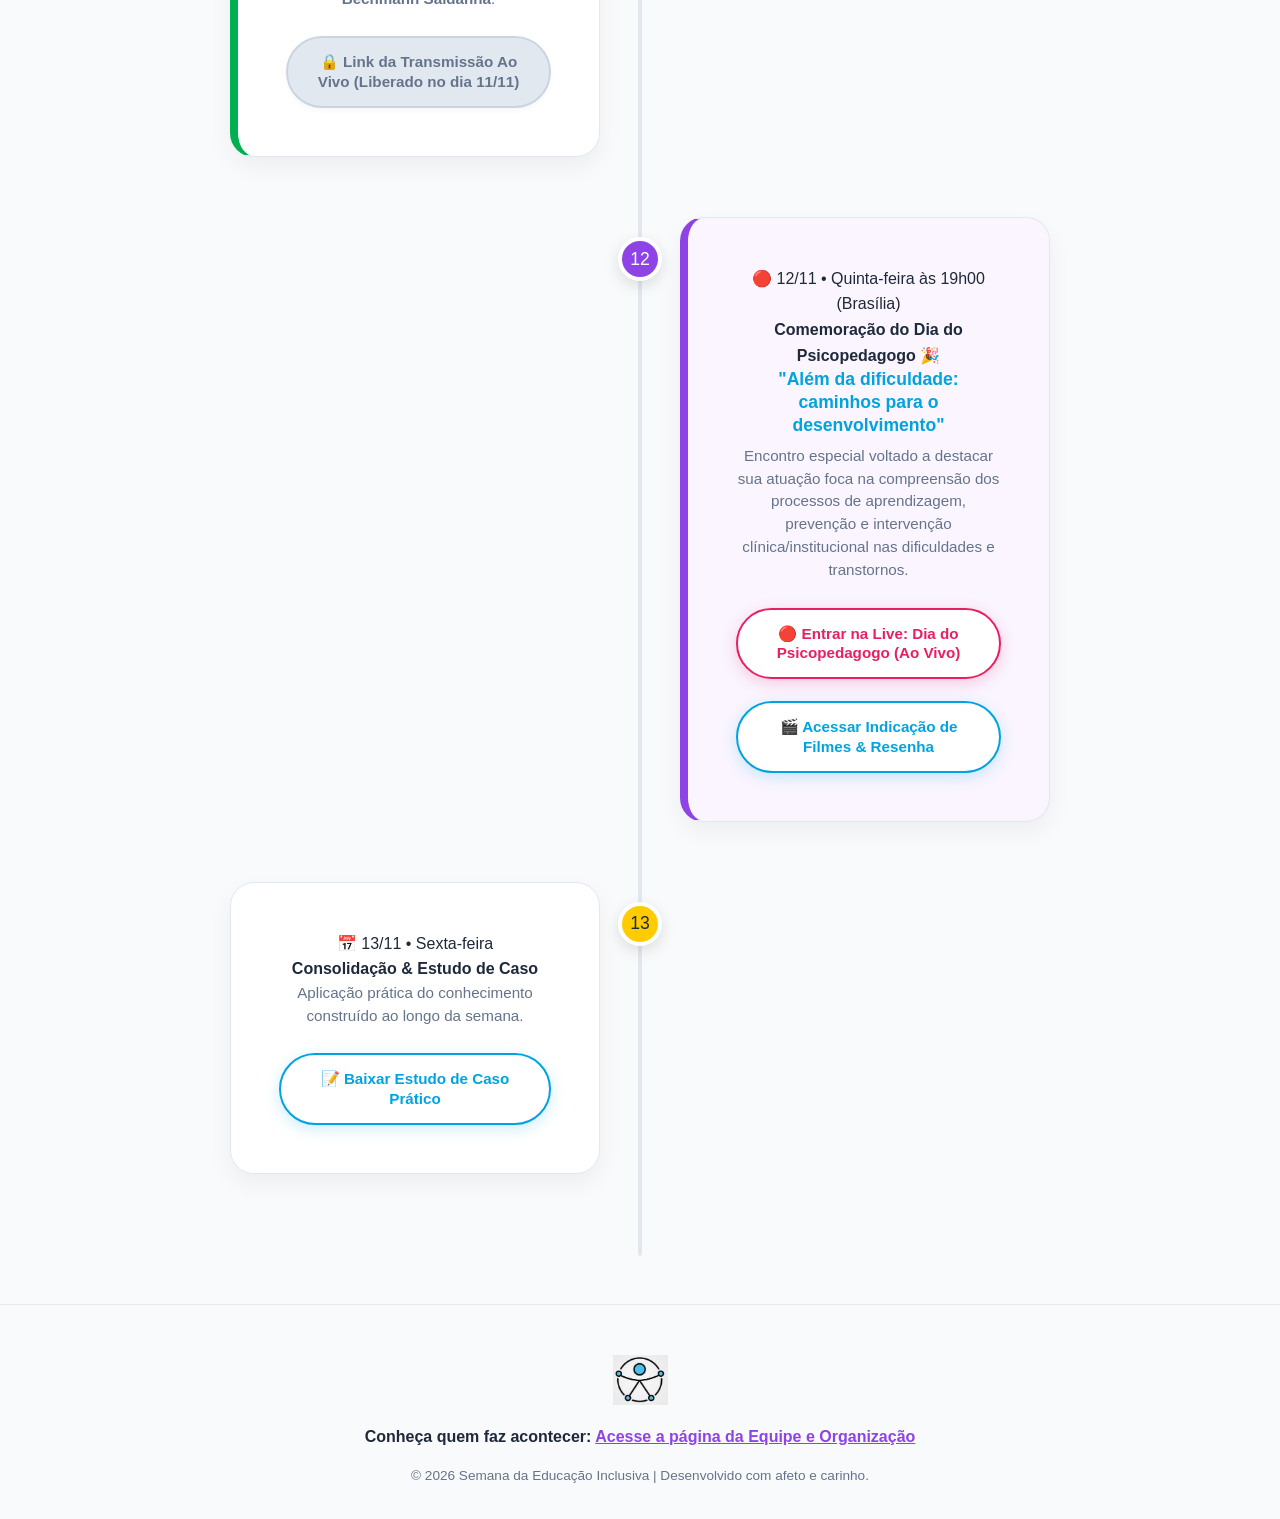
==== commit f61887cd: "Update cronograma.html" ====
--- a/cronograma.html
+++ b/cronograma.html
@@ -68,7 +68,7 @@
                         <p class="timeline-desc">Início da nossa semana com materiais de fundamentação teórica e boas-vindas institucionais.</p>
                         <div class="resource-links-fun">
     <a href="https://drive.google.com/file/d/1mc-KrQb_r1poamAOxshz-FMNTjL2Fqvm/view?usp=sharing" target="_blank" class="btn-resource active-btn">📖 Baixar E-book Guia do Evento</a>
-    <a href="#" target="_blank" class="btn-resource active-btn">▶️ Vídeo de Abertura (Prof.ª Waleria)</a>
+    <a href="https://www.youtube.com/shorts/hCqRtFLjDGY" target="_blank" class="btn-resource active-btn">▶️ Vídeo de Abertura (Prof.ª Waleria)</a>
 </div>
                     </div>
                 </div>
